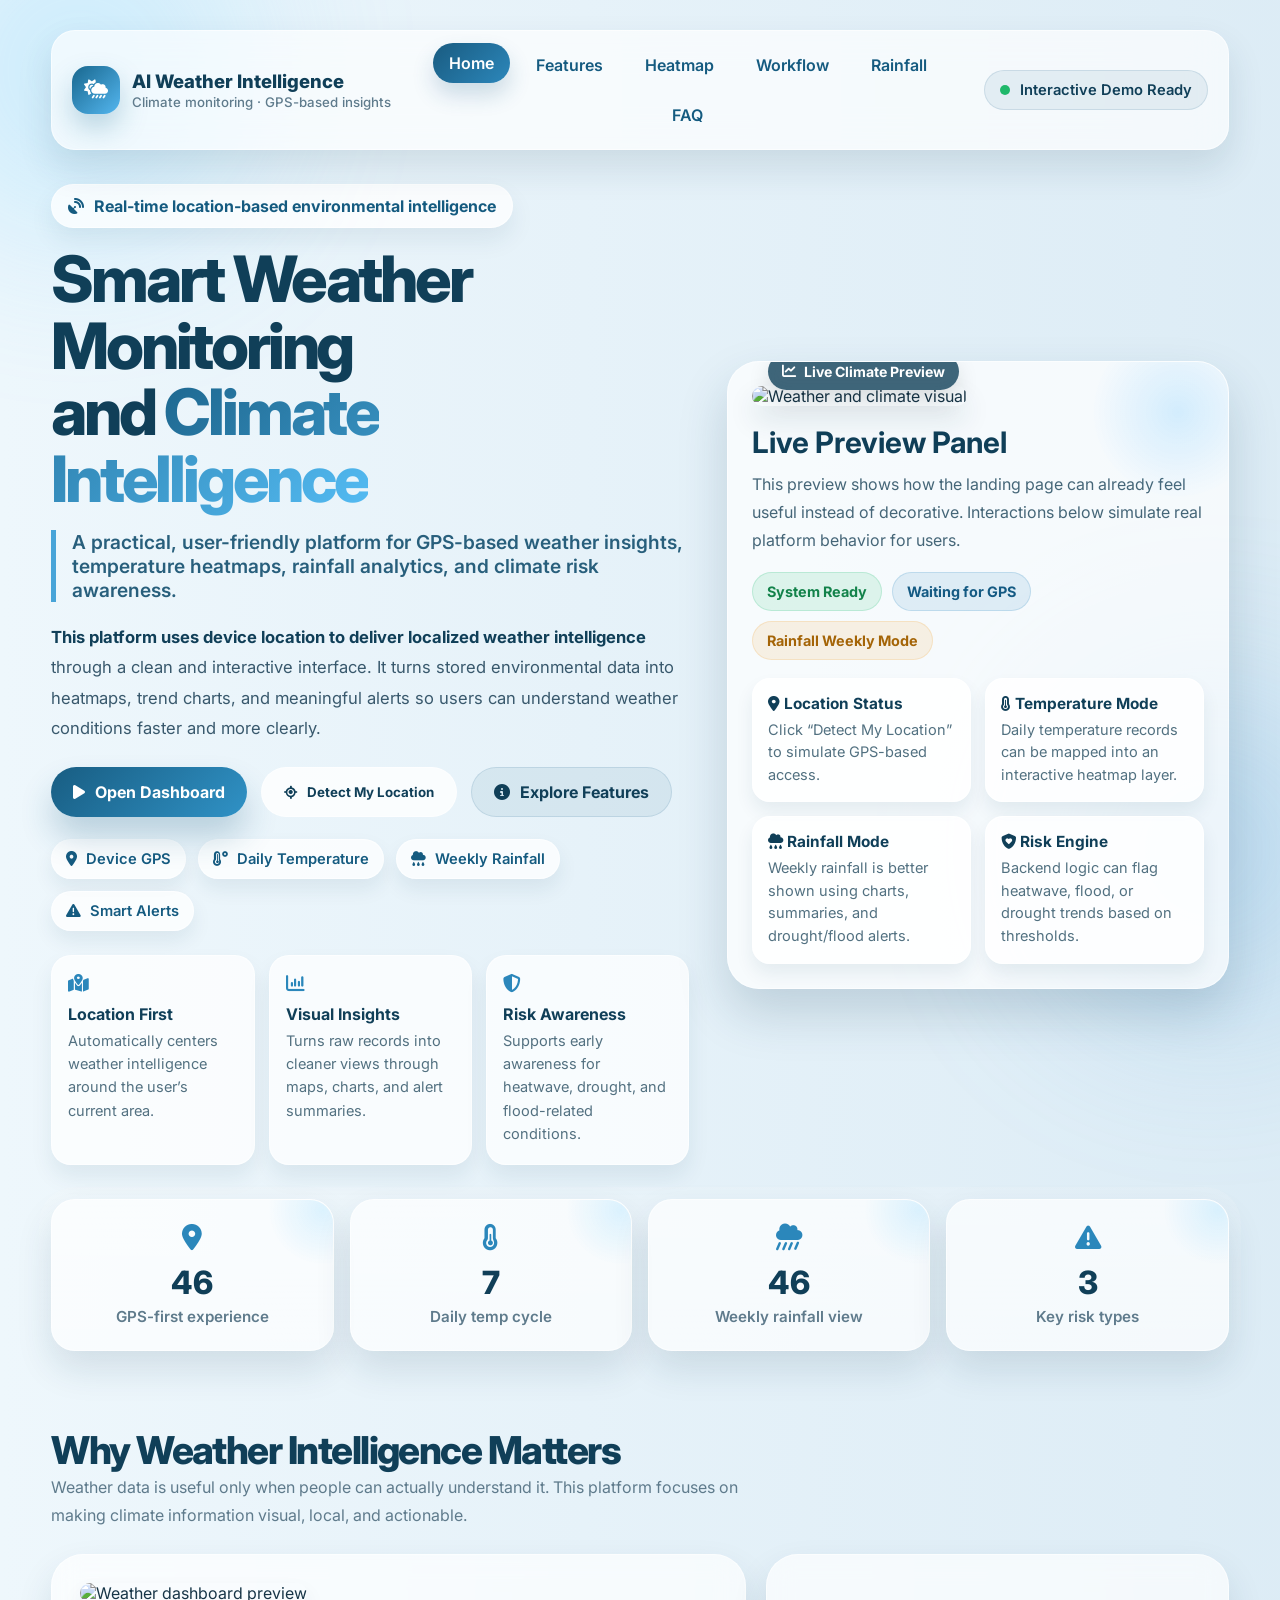
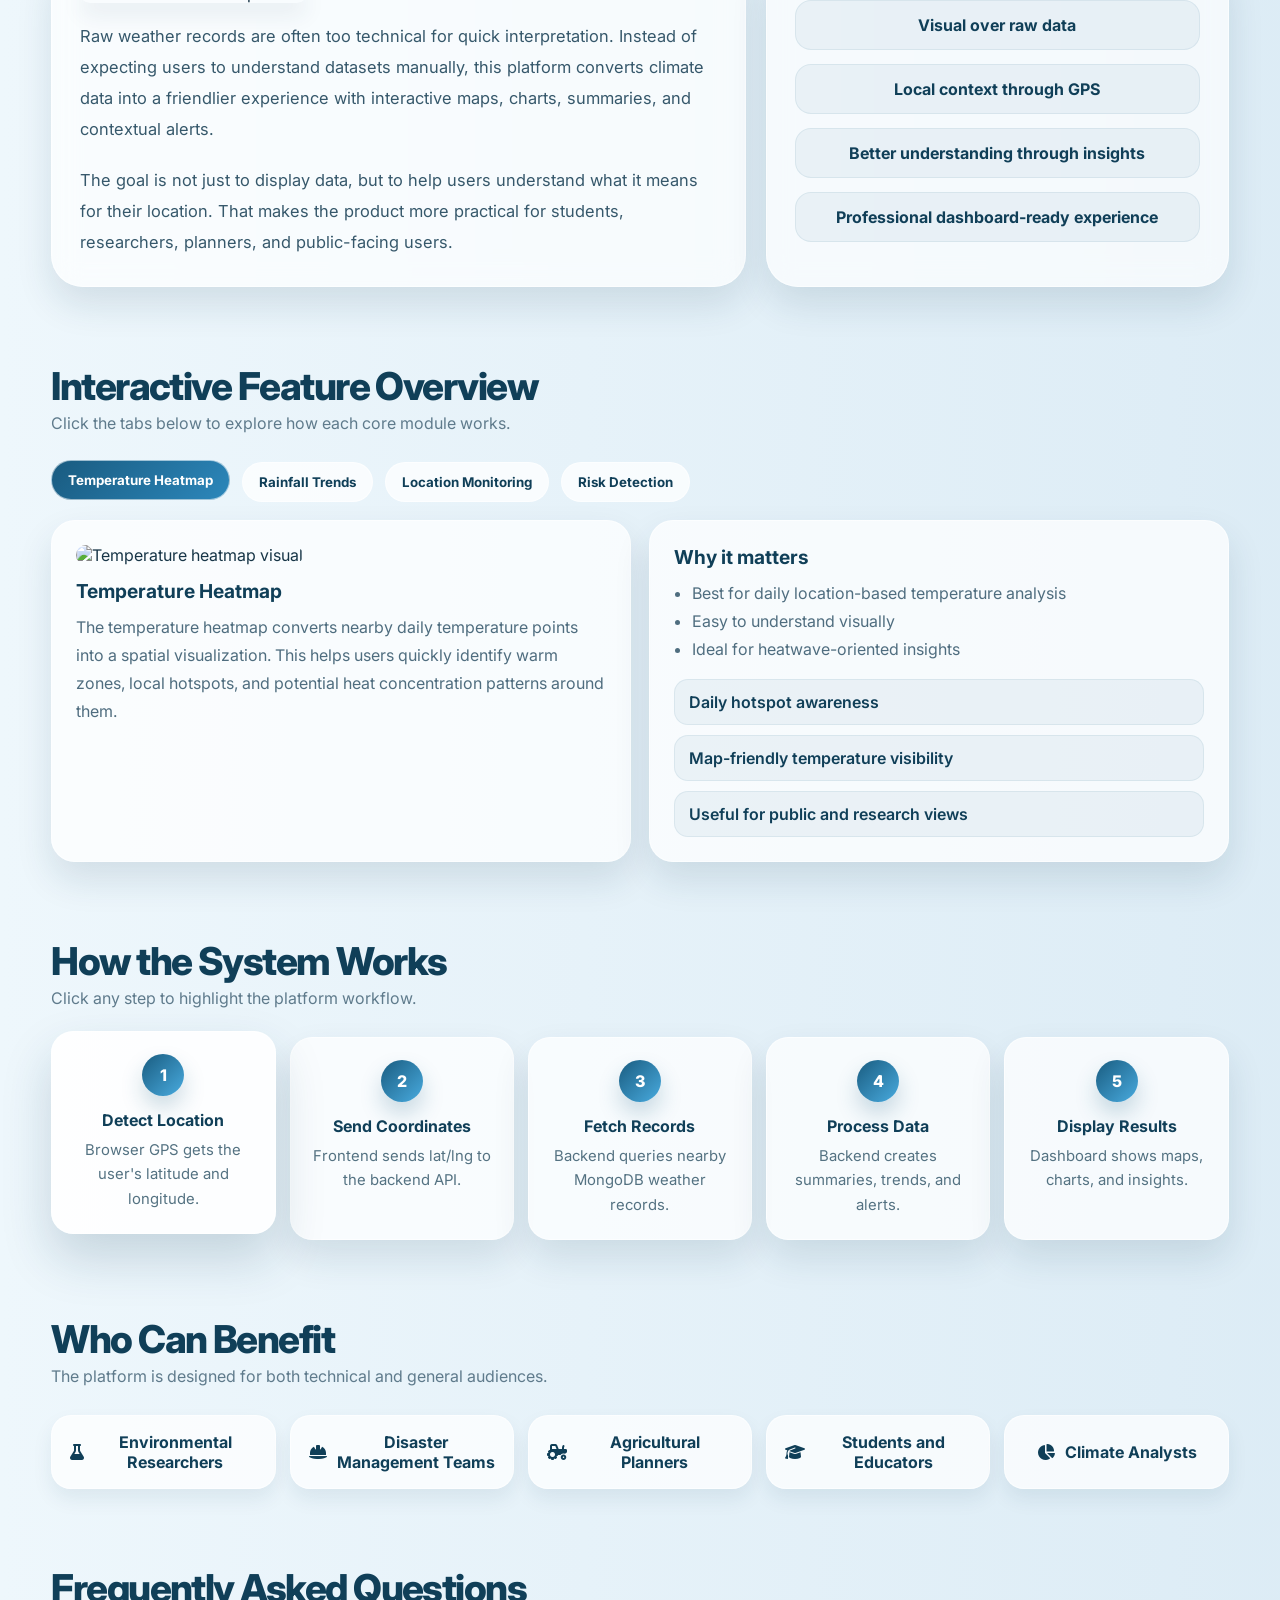
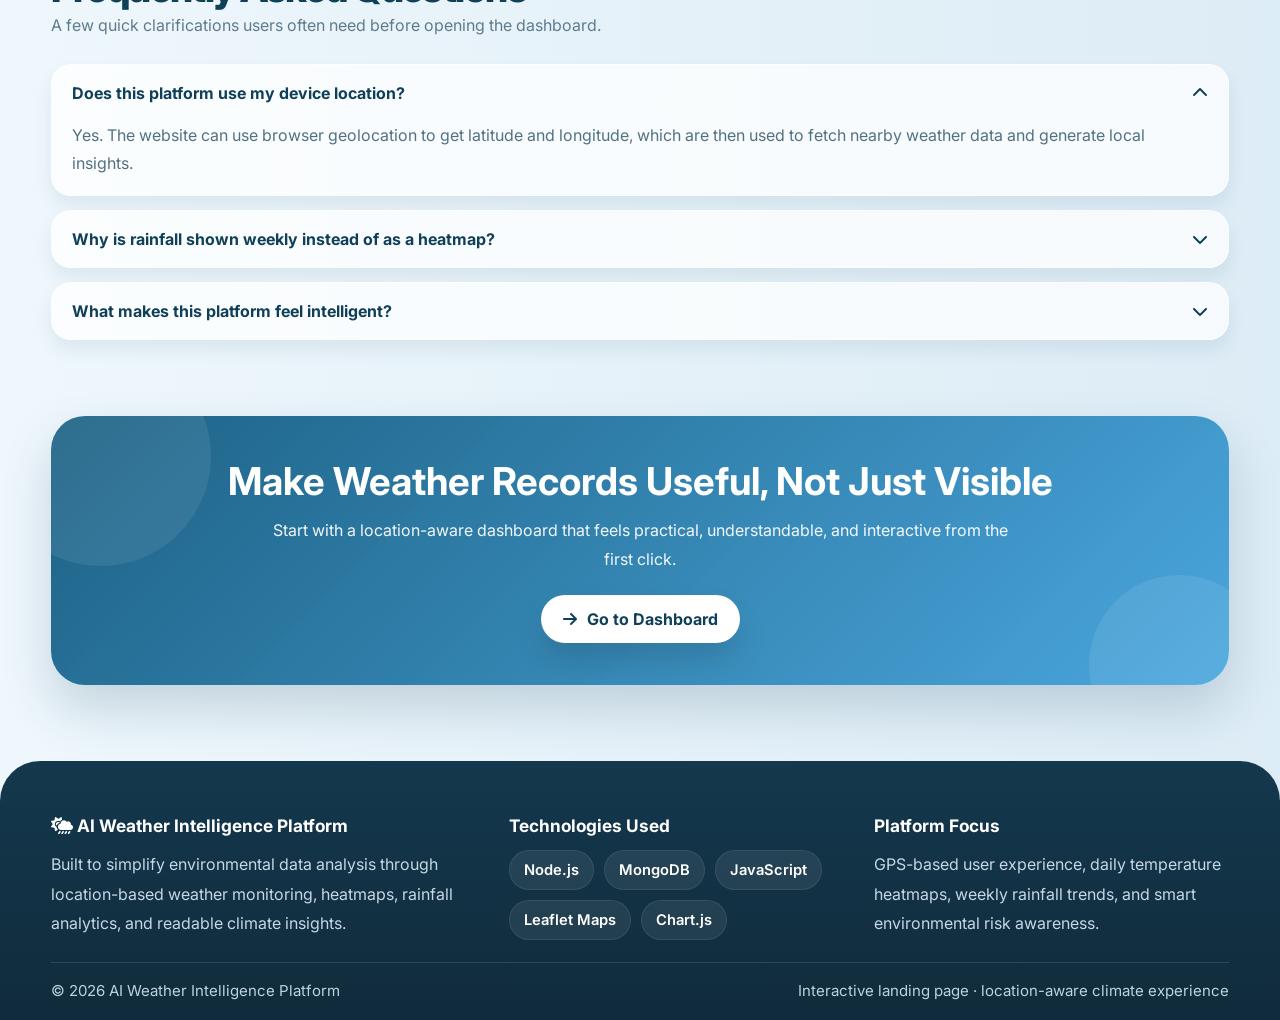
==== index.html @ d25dc598 "Add files via upload" ====
<!DOCTYPE html>
<html lang="en">
<head>
  <meta charset="UTF-8" />
  <meta name="viewport" content="width=device-width, initial-scale=1.0" />
  <title>AI Weather Intelligence · Landing</title>

  <link rel="preconnect" href="https://fonts.googleapis.com" />
  <link rel="preconnect" href="https://fonts.gstatic.com" crossorigin />
  <link
    href="https://fonts.googleapis.com/css2?family=Inter:wght@400;500;600;700;800&display=swap"
    rel="stylesheet"
  />
  <link
    rel="stylesheet"
    href="https://cdnjs.cloudflare.com/ajax/libs/font-awesome/6.5.2/css/all.min.css"
  />
    <link rel="stylesheet" href="index.css" />
</head>
<body>
  <div class="progress-bar" id="progressBar"></div>

  <div class="navbar-wrap">
    <nav class="navbar">
      <div class="logo">
        <div class="logo-icon">
          <i class="fas fa-cloud-sun-rain"></i>
        </div>
        <div class="logo-text">
          <h2>AI Weather Intelligence</h2>
          <p>Climate monitoring · GPS-based insights</p>
        </div>
      </div>

      <div class="nav-links">
        <a href="#" class="active">Home</a>
        <a href="#features">Features</a>
        <a href="heatmap.html">Heatmap</a>
        <a href="#how-it-works">Workflow</a>
        <a href="rainfall.html">Rainfall</a>
        <a href="#faq">FAQ</a>
      </div>

      <div class="gps-chip">
        <span class="gps-dot"></span>
        Interactive Demo Ready
      </div>
    </nav>
  </div>

  <main class="container">
    <section class="hero">
      <div class="hero-text">
        <div class="hero-kicker">
          <i class="fas fa-satellite-dish"></i>
          Real-time location-based environmental intelligence
        </div>

        <h1>
          Smart Weather Monitoring
          <br />
          and <span>Climate Intelligence</span>
        </h1>

        <div class="hero-tagline">
          A practical, user-friendly platform for GPS-based weather insights,
          temperature heatmaps, rainfall analytics, and climate risk awareness.
        </div>

        <p class="hero-description">
          <strong>This platform uses device location to deliver localized weather intelligence</strong>
          through a clean and interactive interface. It turns stored environmental data
          into heatmaps, trend charts, and meaningful alerts so users can understand
          weather conditions faster and more clearly.
        </p>

        <div class="hero-actions">
          <a href="dashboard.html" class="btn-primary" id="startBtn">
            <i class="fas fa-play"></i>
            Open Dashboard
          </a>
          <button class="btn-secondary" id="detectLocationBtn">
            <i class="fas fa-location-crosshairs"></i>
            Detect My Location
          </button>
          <a href="#features" class="btn-ghost">
            <i class="fas fa-circle-info"></i>
            Explore Features
          </a>
        </div>

        <div class="hero-badges">
          <span class="hero-badge"><i class="fas fa-location-dot"></i> Device GPS</span>
          <span class="hero-badge"><i class="fas fa-temperature-high"></i> Daily Temperature</span>
          <span class="hero-badge"><i class="fas fa-cloud-rain"></i> Weekly Rainfall</span>
          <span class="hero-badge"><i class="fas fa-triangle-exclamation"></i> Smart Alerts</span>
        </div>

        <div class="hero-mini-strip">
          <div class="mini-strip-card">
            <i class="fas fa-map-location-dot"></i>
            <h4>Location First</h4>
            <p>Automatically centers weather intelligence around the user’s current area.</p>
          </div>
          <div class="mini-strip-card">
            <i class="fas fa-chart-column"></i>
            <h4>Visual Insights</h4>
            <p>Turns raw records into cleaner views through maps, charts, and alert summaries.</p>
          </div>
          <div class="mini-strip-card">
            <i class="fas fa-shield-halved"></i>
            <h4>Risk Awareness</h4>
            <p>Supports early awareness for heatwave, drought, and flood-related conditions.</p>
          </div>
        </div>
      </div>

      <div class="hero-visual">
        <div class="hero-card">
          <div class="hero-image-wrap">
            <img
              class="hero-image"
              src="https://images.unsplash.com/photo-1500375592092-40eb2168fd21?auto=format&fit=crop&w=1200&q=80"
              alt="Weather and climate visual"
            />
            <div class="hero-image-badge">
              <i class="fas fa-chart-line"></i>
              Live Climate Preview
            </div>
          </div>

          <h3>Live Preview Panel</h3>
          <p>
            This preview shows how the landing page can already feel useful instead of
            decorative. Interactions below simulate real platform behavior for users.
          </p>

          <div class="status-panel" id="statusPanel">
            <span class="status-pill pill-ok">System Ready</span>
            <span class="status-pill pill-info">Waiting for GPS</span>
            <span class="status-pill pill-warn">Rainfall Weekly Mode</span>
          </div>

          <div class="preview-grid">
            <div class="preview-box">
              <h4><i class="fas fa-location-dot"></i> Location Status</h4>
              <p id="locationStatus">Click “Detect My Location” to simulate GPS-based access.</p>
            </div>
            <div class="preview-box">
              <h4><i class="fas fa-temperature-three-quarters"></i> Temperature Mode</h4>
              <p>Daily temperature records can be mapped into an interactive heatmap layer.</p>
            </div>
            <div class="preview-box">
              <h4><i class="fas fa-cloud-rain"></i> Rainfall Mode</h4>
              <p>Weekly rainfall is better shown using charts, summaries, and drought/flood alerts.</p>
            </div>
            <div class="preview-box">
              <h4><i class="fas fa-shield-heart"></i> Risk Engine</h4>
              <p>Backend logic can flag heatwave, flood, or drought trends based on thresholds.</p>
            </div>
          </div>
        </div>
      </div>
    </section>

    <section class="section reveal slide-up section-soft-bg">
      <div class="stats-grid">
        <div class="stat-card">
          <i class="fas fa-location-dot"></i>
          <h3 class="counter" data-target="100">0</h3>
          <p>GPS-first experience</p>
        </div>
        <div class="stat-card">
          <i class="fas fa-temperature-half"></i>
          <h3 class="counter" data-target="7">0</h3>
          <p>Daily temp cycle</p>
        </div>
        <div class="stat-card">
          <i class="fas fa-cloud-showers-heavy"></i>
          <h3 class="counter" data-target="52">0</h3>
          <p>Weekly rainfall view</p>
        </div>
        <div class="stat-card">
          <i class="fas fa-triangle-exclamation"></i>
          <h3 class="counter" data-target="3">0</h3>
          <p>Key risk types</p>
        </div>
      </div>
    </section>

    <section class="section reveal slide-left">
      <div class="section-header">
        <div>
          <h2 class="section-title">Why Weather Intelligence Matters</h2>
          <p class="section-subtitle">
            Weather data is useful only when people can actually understand it.
            This platform focuses on making climate information visual, local, and actionable.
          </p>
        </div>
      </div>

      <div class="why-grid">
        <div class="glass-card">
          <img
            class="why-image"
            src="https://images.unsplash.com/photo-1498925008800-019c7d59d903?auto=format&fit=crop&w=1200&q=80"
            alt="Weather dashboard preview"
          />
          <p>
            Raw weather records are often too technical for quick interpretation.
            Instead of expecting users to understand datasets manually, this platform
            converts climate data into a friendlier experience with interactive maps,
            charts, summaries, and contextual alerts.
          </p>
          <br />
          <p>
            The goal is not just to display data, but to help users understand what
            it means for their location. That makes the product more practical for
            students, researchers, planners, and public-facing users.
          </p>
        </div>

        <div class="glass-card why-side">
          <div class="why-pill">Visual over raw data</div>
          <div class="why-pill">Local context through GPS</div>
          <div class="why-pill">Better understanding through insights</div>
          <div class="why-pill">Professional dashboard-ready experience</div>
        </div>
      </div>
    </section>

    <section class="section reveal slide-up" id="features">
      <div class="section-header">
        <div>
          <h2 class="section-title">Interactive Feature Overview</h2>
          <p class="section-subtitle">
            Click the tabs below to explore how each core module works.
          </p>
        </div>
      </div>

      <div class="feature-tabs">
        <button class="feature-tab active" data-target="tab1">Temperature Heatmap</button>
        <button class="feature-tab" data-target="tab2">Rainfall Trends</button>
        <button class="feature-tab" data-target="tab3">Location Monitoring</button>
        <button class="feature-tab" data-target="tab4">Risk Detection</button>
      </div>

      <div class="feature-panel active" id="tab1">
        <div class="feature-large">
          <img
            class="feature-img"
            src="https://images.unsplash.com/photo-1473448912268-2022ce9509d8?auto=format&fit=crop&w=1200&q=80"
            alt="Temperature heatmap visual"
          />
          <h3>Temperature Heatmap</h3>
          <p>
            The temperature heatmap converts nearby daily temperature points into a
            spatial visualization. This helps users quickly identify warm zones,
            local hotspots, and potential heat concentration patterns around them.
          </p>
        </div>
        <div class="feature-side">
          <h3>Why it matters</h3>
          <ul>
            <li>Best for daily location-based temperature analysis</li>
            <li>Easy to understand visually</li>
            <li>Ideal for heatwave-oriented insights</li>
          </ul>

          <div class="feature-mini-grid">
            <div class="feature-mini-card">Daily hotspot awareness</div>
            <div class="feature-mini-card">Map-friendly temperature visibility</div>
            <div class="feature-mini-card">Useful for public and research views</div>
          </div>
        </div>
      </div>

      <div class="feature-panel" id="tab2">
        <div class="feature-large">
          <img
            class="feature-img"
            src="https://images.unsplash.com/photo-1501691223387-dd0500403074?auto=format&fit=crop&w=1200&q=80"
            alt="Rainfall trend visual"
          />
          <h3>Rainfall Trend Analysis</h3>
          <p>
            Rainfall is better understood through weekly trends rather than heatmaps.
            This module focuses on rainfall charts, pattern summaries, and risk alerts
            for drought or excess precipitation.
          </p>
        </div>
        <div class="feature-side">
          <h3>Why it matters</h3>
          <ul>
            <li>Clear weekly analysis</li>
            <li>Helps identify low and high precipitation periods</li>
            <li>Supports drought and flood awareness</li>
          </ul>

          <div class="feature-mini-grid">
            <div class="feature-mini-card">Weekly trend-based interpretation</div>
            <div class="feature-mini-card">Better than forcing rain into heatmaps</div>
            <div class="feature-mini-card">Cleaner environmental storytelling</div>
          </div>
        </div>
      </div>

      <div class="feature-panel" id="tab3">
        <div class="feature-large">
          <img
            class="feature-img"
            src="https://images.unsplash.com/photo-1524661135-423995f22d0b?auto=format&fit=crop&w=1200&q=80"
            alt="Location monitoring visual"
          />
          <h3>Location-Based Monitoring</h3>
          <p>
            The platform detects the user's device location and uses those coordinates
            to fetch and process nearby weather records. This makes the experience
            more personal and more relevant to the user's current area.
          </p>
        </div>
        <div class="feature-side">
          <h3>Why it matters</h3>
          <ul>
            <li>No manual location input needed</li>
            <li>Improves relevance of results</li>
            <li>Makes the product more user-friendly</li>
          </ul>

          <div class="feature-mini-grid">
            <div class="feature-mini-card">Personalized climate context</div>
            <div class="feature-mini-card">Immediate local relevance</div>
            <div class="feature-mini-card">Smooth user flow into dashboard</div>
          </div>
        </div>
      </div>

      <div class="feature-panel" id="tab4">
        <div class="feature-large">
          <img
            class="feature-img"
            src="https://images.unsplash.com/photo-1500530855697-b586d89ba3ee?auto=format&fit=crop&w=1200&q=80"
            alt="Risk detection visual"
          />
          <h3>Climate Risk Detection</h3>
          <p>
            The system evaluates processed temperature and rainfall patterns to produce
            easy-to-understand alerts such as heatwave warnings, drought indicators,
            and flood-risk notifications.
          </p>
        </div>
        <div class="feature-side">
          <h3>Why it matters</h3>
          <ul>
            <li>Turns analysis into action</li>
            <li>Useful for awareness and response planning</li>
            <li>Makes the dashboard feel intelligent</li>
          </ul>

          <div class="feature-mini-grid">
            <div class="feature-mini-card">Heatwave warnings</div>
            <div class="feature-mini-card">Flood-risk visibility</div>
            <div class="feature-mini-card">Drought alert support</div>
          </div>
        </div>
      </div>
    </section>

    <section class="section reveal slide-right" id="how-it-works">
      <div class="section-header">
        <div>
          <h2 class="section-title">How the System Works</h2>
          <p class="section-subtitle">
            Click any step to highlight the platform workflow.
          </p>
        </div>
      </div>

      <div class="how-grid" id="workflowGrid">
        <div class="step-card active">
          <div class="step-num">1</div>
          <h4>Detect Location</h4>
          <p>Browser GPS gets the user's latitude and longitude.</p>
        </div>
        <div class="step-card">
          <div class="step-num">2</div>
          <h4>Send Coordinates</h4>
          <p>Frontend sends lat/lng to the backend API.</p>
        </div>
        <div class="step-card">
          <div class="step-num">3</div>
          <h4>Fetch Records</h4>
          <p>Backend queries nearby MongoDB weather records.</p>
        </div>
        <div class="step-card">
          <div class="step-num">4</div>
          <h4>Process Data</h4>
          <p>Backend creates summaries, trends, and alerts.</p>
        </div>
        <div class="step-card">
          <div class="step-num">5</div>
          <h4>Display Results</h4>
          <p>Dashboard shows maps, charts, and insights.</p>
        </div>
      </div>
    </section>

    <section class="section reveal slide-up">
      <div class="section-header">
        <div>
          <h2 class="section-title">Who Can Benefit</h2>
          <p class="section-subtitle">
            The platform is designed for both technical and general audiences.
          </p>
        </div>
      </div>

      <div class="users-wrap">
        <div class="user-chip"><i class="fas fa-flask"></i> Environmental Researchers</div>
        <div class="user-chip"><i class="fas fa-helmet-safety"></i> Disaster Management Teams</div>
        <div class="user-chip"><i class="fas fa-tractor"></i> Agricultural Planners</div>
        <div class="user-chip"><i class="fas fa-graduation-cap"></i> Students and Educators</div>
        <div class="user-chip"><i class="fas fa-chart-pie"></i> Climate Analysts</div>
      </div>
    </section>

    <section class="section reveal slide-up" id="faq">
      <div class="section-header">
        <div>
          <h2 class="section-title">Frequently Asked Questions</h2>
          <p class="section-subtitle">
            A few quick clarifications users often need before opening the dashboard.
          </p>
        </div>
      </div>

      <div class="faq-list">
        <div class="faq-item active">
          <button class="faq-question">
            Does this platform use my device location?
            <i class="fas fa-chevron-down"></i>
          </button>
          <div class="faq-answer">
            Yes. The website can use browser geolocation to get latitude and longitude,
            which are then used to fetch nearby weather data and generate local insights.
          </div>
        </div>

        <div class="faq-item">
          <button class="faq-question">
            Why is rainfall shown weekly instead of as a heatmap?
            <i class="fas fa-chevron-down"></i>
          </button>
          <div class="faq-answer">
            Rainfall is collected weekly in your workflow, so charts and weekly summaries
            are more accurate and easier to understand than forcing it into a daily heatmap.
          </div>
        </div>

        <div class="faq-item">
          <button class="faq-question">
            What makes this platform feel intelligent?
            <i class="fas fa-chevron-down"></i>
          </button>
          <div class="faq-answer">
            The platform does more than display records. It processes data into summaries,
            patterns, and risk alerts such as heatwave, flood, and drought indicators.
          </div>
        </div>
      </div>
    </section>

    <section class="section reveal slide-up">
      <div class="cta">
        <h2>Make Weather Records Useful, Not Just Visible</h2>
        <p>
          Start with a location-aware dashboard that feels practical, understandable,
          and interactive from the first click.
        </p>
        <a href="dashboard.html" class="btn-primary" id="ctaBtn">
          <i class="fas fa-arrow-right"></i>
          Go to Dashboard
        </a>
      </div>
    </section>
  </main>

  <footer class="footer">
    <div class="footer-grid">
      <div>
        <h4><i class="fas fa-cloud-sun-rain"></i> AI Weather Intelligence Platform</h4>
        <p>
          Built to simplify environmental data analysis through location-based weather
          monitoring, heatmaps, rainfall analytics, and readable climate insights.
        </p>
      </div>

      <div>
        <h4>Technologies Used</h4>
        <div class="tech-list">
          <span class="tech-pill">Node.js</span>
          <span class="tech-pill">MongoDB</span>
          <span class="tech-pill">JavaScript</span>
          <span class="tech-pill">Leaflet Maps</span>
          <span class="tech-pill">Chart.js</span>
        </div>
      </div>

      <div>
        <h4>Platform Focus</h4>
        <p>
          GPS-based user experience, daily temperature heatmaps, weekly rainfall
          trends, and smart environmental risk awareness.
        </p>
      </div>
    </div>

    <div class="footer-bottom">
      <span>© 2026 AI Weather Intelligence Platform</span>
      <span>Interactive landing page · location-aware climate experience</span>
    </div>
  </footer>

  <script src="index.js"></script>
</body>
</html>
---- index.css ----
:root {
      --bg1: #eef7fc;
      --bg2: #dcecf7;
      --bg3: #cbe1ef;
      --primary: #155b80;
      --primary-dark: #103f58;
      --secondary: #2b87bb;
      --accent: #55c4ff;
      --text: #173547;
      --muted: #5f7b8c;
      --white-glass: rgba(255, 255, 255, 0.72);
      --white-strong: rgba(255, 255, 255, 0.92);
      --border: rgba(255, 255, 255, 0.56);
      --shadow: 0 18px 36px rgba(17, 60, 86, 0.12);
      --shadow-strong: 0 24px 50px rgba(17, 60, 86, 0.18);
      --success: #1fb86a;
      --warning: #ef9b28;
      --danger: #df5d5d;
      --radius-xl: 32px;
      --radius-lg: 24px;
      --radius-md: 18px;
      --max-width: 1320px;
    }

    * {
      margin: 0;
      padding: 0;
      box-sizing: border-box;
      font-family: "Inter", sans-serif;
    }

    html {
      scroll-behavior: smooth;
    }

    body {
      color: var(--text);
      overflow-x: hidden;
      min-height: 100vh;
      background: linear-gradient(270deg, var(--bg1), var(--bg2), var(--bg3), var(--bg1));
      background-size: 600% 600%;
      animation: gradientMove 18s ease infinite;
      position: relative;
    }

    @keyframes gradientMove {
      0% { background-position: 0% 50%; }
      50% { background-position: 100% 50%; }
      100% { background-position: 0% 50%; }
    }

    body::before,
    body::after {
      content: "";
      position: fixed;
      width: 340px;
      height: 340px;
      border-radius: 50%;
      filter: blur(90px);
      z-index: -1;
      opacity: 0.28;
      pointer-events: none;
    }

    body::before {
      top: -100px;
      left: -90px;
      background: #74d1ff;
      animation: blobFloat 12s ease-in-out infinite;
    }

    body::after {
      bottom: -120px;
      right: -100px;
      background: #6aaedf;
      animation: blobFloat 14s ease-in-out infinite reverse;
    }

    @keyframes blobFloat {
      0%, 100% { transform: translate(0, 0) scale(1); }
      50% { transform: translate(25px, -20px) scale(1.07); }
    }

    .progress-bar {
      position: fixed;
      top: 0;
      left: 0;
      width: 0;
      height: 4px;
      background: linear-gradient(90deg, #2b84b6, #5ed0ff);
      z-index: 9999;
      box-shadow: 0 4px 16px rgba(43, 132, 182, 0.35);
    }

    .container {
      width: min(var(--max-width), 92%);
      margin: 0 auto;
    }

    .navbar-wrap {
      position: sticky;
      top: 14px;
      z-index: 1000;
      padding-top: 16px;
    }

    .navbar {
      width: min(var(--max-width), 92%);
      margin: 0 auto;
      display: flex;
      align-items: center;
      justify-content: space-between;
      gap: 16px;
      padding: 14px 20px;
      border-radius: 24px;
      background: rgba(255,255,255,0.66);
      backdrop-filter: blur(18px);
      -webkit-backdrop-filter: blur(18px);
      border: 1px solid var(--border);
      box-shadow: var(--shadow);
    }

    .logo {
      display: flex;
      align-items: center;
      gap: 12px;
      min-width: fit-content;
    }

    .logo-icon {
      width: 48px;
      height: 48px;
      border-radius: 16px;
      display: grid;
      place-items: center;
      background: linear-gradient(135deg, #18678e, #54b6ef);
      color: #fff;
      font-size: 1.2rem;
      box-shadow: 0 14px 28px rgba(24, 103, 142, 0.26);
      animation: pulse 2.8s infinite;
      flex-shrink: 0;
    }

    @keyframes pulse {
      0%, 100% { transform: scale(1); }
      50% { transform: scale(1.06); }
    }

    .logo-text h2 {
      font-size: 1.16rem;
      font-weight: 800;
      color: var(--primary-dark);
    }

    .logo-text p {
      font-size: 0.83rem;
      color: var(--muted);
      margin-top: 2px;
      font-weight: 500;
    }

    .nav-links {
      display: flex;
      align-items: center;
      gap: 10px;
      flex-wrap: wrap;
      justify-content: center;
    }

    .nav-links a {
      text-decoration: none;
      color: var(--primary);
      font-weight: 600;
      padding: 10px 16px;
      border-radius: 999px;
      transition: 0.25s ease;
    }

    .nav-links a:hover,
    .nav-links a.active {
      background: linear-gradient(135deg, #195b80, #2c87bb);
      color: #fff;
      transform: translateY(-2px);
      box-shadow: 0 12px 22px rgba(25, 91, 128, 0.2);
    }

    .gps-chip {
      display: inline-flex;
      align-items: center;
      gap: 10px;
      padding: 10px 15px;
      border-radius: 999px;
      background: rgba(21, 91, 128, 0.08);
      border: 1px solid rgba(21, 91, 128, 0.12);
      color: var(--primary-dark);
      font-size: 0.92rem;
      font-weight: 600;
      min-width: fit-content;
    }

    .gps-dot {
      width: 10px;
      height: 10px;
      border-radius: 50%;
      background: var(--success);
      box-shadow: 0 0 0 0 rgba(31, 184, 106, 0.4);
      animation: ping 1.8s infinite;
    }

    @keyframes ping {
      0% { box-shadow: 0 0 0 0 rgba(31, 184, 106, 0.4); }
      70% { box-shadow: 0 0 0 12px rgba(31, 184, 106, 0); }
      100% { box-shadow: 0 0 0 0 rgba(31, 184, 106, 0); }
    }

    .hero {
      min-height: calc(100vh - 110px);
      display: grid;
      grid-template-columns: 1.12fr 0.88fr;
      gap: 38px;
      align-items: center;
      padding: 48px 0 34px;
      position: relative;
    }

    .hero-text,
    .hero-visual {
      opacity: 0;
      transform: translateY(28px);
      animation: heroEntry 0.85s ease forwards;
    }

    .hero-visual {
      animation-delay: 0.12s;
    }

    @keyframes heroEntry {
      to {
        opacity: 1;
        transform: translateY(0);
      }
    }

    .hero-kicker {
      display: inline-flex;
      align-items: center;
      gap: 10px;
      padding: 11px 16px;
      border-radius: 999px;
      background: rgba(255,255,255,0.76);
      border: 1px solid var(--border);
      color: var(--primary);
      font-weight: 700;
      box-shadow: 0 12px 24px rgba(17, 60, 86, 0.08);
      margin-bottom: 18px;
    }

    .hero-text h1 {
      font-size: clamp(2.55rem, 5vw, 4.5rem);
      line-height: 1.04;
      letter-spacing: -0.05em;
      font-weight: 800;
      color: var(--primary-dark);
      margin-bottom: 18px;
    }

    .hero-text h1 span {
      background: linear-gradient(135deg, #1d678f, #54bcf4);
      -webkit-background-clip: text;
      -webkit-text-fill-color: transparent;
    }

    .hero-tagline {
      font-size: clamp(1rem, 1.8vw, 1.2rem);
      color: #285f7c;
      font-weight: 600;
      border-left: 5px solid #48a4d8;
      padding-left: 16px;
      margin-bottom: 20px;
      max-width: 760px;
    }

    .hero-description {
      color: #39596d;
      font-size: 1.04rem;
      line-height: 1.82;
      max-width: 690px;
      margin-bottom: 24px;
    }

    .hero-description strong {
      color: var(--primary-dark);
    }

    .hero-actions {
      display: flex;
      flex-wrap: wrap;
      gap: 14px;
      margin-bottom: 22px;
    }

    .btn-primary,
    .btn-secondary,
    .btn-ghost {
      border: none;
      outline: none;
      cursor: pointer;
      text-decoration: none;
      border-radius: 999px;
      padding: 14px 22px;
      display: inline-flex;
      align-items: center;
      gap: 10px;
      font-weight: 700;
      transition: 0.25s ease;
      position: relative;
      overflow: hidden;
      justify-content: center;
    }

    .btn-primary {
      background: linear-gradient(135deg, #185d82, #3092c6);
      color: white;
      box-shadow: 0 20px 32px rgba(24, 93, 130, 0.24);
    }

    .btn-primary:hover {
      transform: translateY(-3px) scale(1.01);
      box-shadow: 0 26px 40px rgba(24, 93, 130, 0.32);
    }

    .btn-secondary {
      background: rgba(255,255,255,0.78);
      color: var(--primary-dark);
      border: 1px solid var(--border);
    }

    .btn-secondary:hover,
    .btn-ghost:hover {
      transform: translateY(-2px);
      background: rgba(255,255,255,0.94);
    }

    .btn-ghost {
      background: rgba(21, 91, 128, 0.08);
      color: var(--primary-dark);
      border: 1px solid rgba(21, 91, 128, 0.12);
    }

    .hero-badges {
      display: flex;
      flex-wrap: wrap;
      gap: 12px;
      margin-bottom: 24px;
    }

    .hero-badge {
      display: inline-flex;
      align-items: center;
      gap: 9px;
      padding: 10px 14px;
      border-radius: 999px;
      background: rgba(255,255,255,0.74);
      border: 1px solid var(--border);
      color: var(--primary);
      font-size: 0.92rem;
      font-weight: 600;
      box-shadow: 0 10px 20px rgba(17, 60, 86, 0.08);
    }

    .hero-mini-strip {
      display: grid;
      grid-template-columns: repeat(3, 1fr);
      gap: 14px;
      max-width: 760px;
    }

    .mini-strip-card {
      border-radius: 20px;
      background: rgba(255,255,255,0.72);
      border: 1px solid var(--border);
      box-shadow: 0 12px 22px rgba(17, 60, 86, 0.08);
      padding: 18px 16px;
      transition: 0.25s ease;
    }

    .mini-strip-card:hover {
      transform: translateY(-4px);
      box-shadow: 0 18px 28px rgba(17, 60, 86, 0.14);
    }

    .mini-strip-card i {
      color: var(--secondary);
      font-size: 1.15rem;
      margin-bottom: 10px;
      display: inline-block;
    }

    .mini-strip-card h4 {
      color: var(--primary-dark);
      font-size: 1rem;
      margin-bottom: 6px;
    }

    .mini-strip-card p {
      color: #537181;
      font-size: 0.91rem;
      line-height: 1.6;
    }

    .hero-card {
      border-radius: var(--radius-xl);
      background: rgba(255,255,255,0.70);
      border: 1px solid var(--border);
      box-shadow: var(--shadow-strong);
      backdrop-filter: blur(16px);
      -webkit-backdrop-filter: blur(16px);
      padding: 24px;
      position: relative;
      overflow: hidden;
    }

    .hero-card::before {
      content: "";
      position: absolute;
      top: -40px;
      right: -40px;
      width: 180px;
      height: 180px;
      border-radius: 50%;
      background: radial-gradient(circle, rgba(89, 188, 255, 0.22), transparent 68%);
    }

    .hero-image-wrap {
      position: relative;
      margin-bottom: 18px;
    }

    .hero-image {
      width: 100%;
      height: 280px;
      object-fit: cover;
      border-radius: 24px;
      box-shadow: 0 14px 28px rgba(17, 60, 86, 0.12);
    }

    .hero-image-badge {
      position: absolute;
      left: 16px;
      bottom: 16px;
      display: inline-flex;
      align-items: center;
      gap: 8px;
      padding: 10px 14px;
      border-radius: 999px;
      background: rgba(16, 63, 88, 0.80);
      color: white;
      font-size: 0.88rem;
      font-weight: 700;
      backdrop-filter: blur(10px);
      box-shadow: 0 10px 22px rgba(0,0,0,0.12);
    }

    .hero-card h3 {
      font-size: 1.85rem;
      color: var(--primary-dark);
      margin-bottom: 10px;
    }

    .hero-card > p {
      color: #456678;
      line-height: 1.75;
      margin-bottom: 18px;
    }

    .preview-grid {
      display: grid;
      grid-template-columns: repeat(2, 1fr);
      gap: 14px;
      margin-top: 18px;
    }

    .preview-box {
      border-radius: 18px;
      background: rgba(255,255,255,0.84);
      border: 1px solid rgba(255,255,255,0.92);
      box-shadow: 0 10px 18px rgba(17, 60, 86, 0.08);
      padding: 15px;
      transition: 0.25s ease;
    }

    .preview-box:hover {
      transform: translateY(-4px);
    }

    .preview-box h4 {
      font-size: 0.96rem;
      color: var(--primary-dark);
      margin-bottom: 6px;
    }

    .preview-box p {
      font-size: 0.91rem;
      color: #527181;
      line-height: 1.55;
    }

    .status-panel {
      margin-top: 18px;
      display: flex;
      flex-wrap: wrap;
      gap: 10px;
    }

    .status-pill {
      padding: 10px 14px;
      border-radius: 999px;
      font-weight: 700;
      font-size: 0.9rem;
      border: 1px solid transparent;
      transition: 0.25s ease;
    }

    .pill-ok {
      background: rgba(31, 184, 106, 0.12);
      color: #12824a;
      border-color: rgba(31, 184, 106, 0.18);
    }

    .pill-warn {
      background: rgba(239, 155, 40, 0.12);
      color: #a46407;
      border-color: rgba(239, 155, 40, 0.18);
    }

    .pill-info {
      background: rgba(43, 135, 187, 0.12);
      color: #145a83;
      border-color: rgba(43, 135, 187, 0.18);
    }

    .section {
      margin-bottom: 76px;
      position: relative;
    }

    .section-soft-bg {
      position: relative;
    }

    .section-soft-bg::before {
      content: "";
      position: absolute;
      inset: -12px;
      z-index: -1;
      border-radius: 36px;
      background: linear-gradient(180deg, rgba(255,255,255,0.18), rgba(255,255,255,0.04));
      opacity: 0.8;
    }

    .section-header {
      display: flex;
      justify-content: space-between;
      align-items: end;
      gap: 18px;
      flex-wrap: wrap;
      margin-bottom: 24px;
    }

    .section-title {
      font-size: clamp(1.95rem, 3vw, 2.75rem);
      font-weight: 800;
      color: var(--primary-dark);
      letter-spacing: -0.04em;
    }

    .section-subtitle {
      max-width: 720px;
      color: var(--muted);
      line-height: 1.8;
    }

    .glass-card {
      border-radius: var(--radius-xl);
      background: rgba(255,255,255,0.68);
      border: 1px solid var(--border);
      box-shadow: var(--shadow);
      backdrop-filter: blur(14px);
      -webkit-backdrop-filter: blur(14px);
      padding: 28px;
    }

    .why-grid {
      display: grid;
      grid-template-columns: 1.2fr 0.8fr;
      gap: 20px;
    }

    .why-grid p {
      color: #36586b;
      line-height: 1.88;
      font-size: 1.03rem;
    }

    .why-image {
      width: 100%;
      height: 250px;
      object-fit: cover;
      border-radius: 22px;
      margin-bottom: 18px;
      box-shadow: 0 12px 22px rgba(17, 60, 86, 0.08);
    }

    .why-side {
      display: flex;
      flex-direction: column;
      gap: 14px;
      justify-content: center;
    }

    .why-pill {
      padding: 14px 16px;
      border-radius: 16px;
      background: rgba(21, 91, 128, 0.06);
      color: var(--primary-dark);
      font-weight: 700;
      text-align: center;
      border: 1px solid rgba(21, 91, 128, 0.08);
    }

    .feature-tabs {
      display: flex;
      flex-wrap: wrap;
      gap: 12px;
      margin-bottom: 18px;
    }

    .feature-tab {
      padding: 11px 16px;
      border-radius: 999px;
      border: 1px solid var(--border);
      background: rgba(255,255,255,0.74);
      color: var(--primary-dark);
      font-weight: 700;
      cursor: pointer;
      transition: 0.25s ease;
    }

    .feature-tab.active,
    .feature-tab:hover {
      background: linear-gradient(135deg, #195b80, #2c87bb);
      color: #fff;
      transform: translateY(-2px);
    }

    .feature-panel {
      display: none;
      grid-template-columns: 1fr 1fr;
      gap: 18px;
      align-items: stretch;
    }

    .feature-panel.active {
      display: grid;
    }

    .feature-large,
    .feature-side {
      border-radius: var(--radius-lg);
      background: rgba(255,255,255,0.72);
      border: 1px solid var(--border);
      box-shadow: var(--shadow);
      padding: 24px;
    }

    .feature-img {
      width: 100%;
      height: 230px;
      object-fit: cover;
      border-radius: 20px;
      margin-bottom: 14px;
    }

    .feature-large h3,
    .feature-side h3 {
      color: var(--primary-dark);
      margin-bottom: 10px;
      font-size: 1.2rem;
    }

    .feature-large p,
    .feature-side p,
    .feature-side li {
      color: #4f6d7f;
      line-height: 1.75;
    }

    .feature-side ul {
      padding-left: 18px;
      margin-top: 8px;
      margin-bottom: 16px;
    }

    .feature-mini-grid {
      display: grid;
      gap: 10px;
    }

    .feature-mini-card {
      padding: 12px 14px;
      border-radius: 14px;
      background: rgba(21, 91, 128, 0.06);
      color: var(--primary-dark);
      font-weight: 600;
      border: 1px solid rgba(21, 91, 128, 0.08);
    }

    .how-grid {
      display: grid;
      grid-template-columns: repeat(5, 1fr);
      gap: 14px;
    }

    .step-card {
      border-radius: 22px;
      background: rgba(255,255,255,0.72);
      border: 1px solid var(--border);
      box-shadow: var(--shadow);
      padding: 22px 18px;
      text-align: center;
      transition: 0.25s ease;
      cursor: pointer;
    }

    .step-card:hover,
    .step-card.active {
      transform: translateY(-6px);
      box-shadow: var(--shadow-strong);
      background: rgba(255,255,255,0.9);
    }

    .step-num {
      width: 42px;
      height: 42px;
      margin: 0 auto 14px;
      border-radius: 50%;
      display: grid;
      place-items: center;
      background: linear-gradient(135deg, #195c80, #49abdf);
      color: white;
      font-weight: 800;
      box-shadow: 0 12px 22px rgba(25, 92, 128, 0.22);
    }

    .step-card h4 {
      color: var(--primary-dark);
      margin-bottom: 8px;
      font-size: 1rem;
    }

    .step-card p {
      color: #547282;
      font-size: 0.93rem;
      line-height: 1.65;
    }

    .stats-grid {
      display: grid;
      grid-template-columns: repeat(4, 1fr);
      gap: 16px;
    }

    .stat-card {
      text-align: center;
      border-radius: 24px;
      background: rgba(255,255,255,0.68);
      border: 1px solid var(--border);
      box-shadow: var(--shadow);
      padding: 24px 16px;
      transition: 0.25s ease;
      position: relative;
      overflow: hidden;
    }

    .stat-card::before {
      content: "";
      position: absolute;
      top: -50px;
      right: -50px;
      width: 120px;
      height: 120px;
      border-radius: 50%;
      background: radial-gradient(circle, rgba(85,196,255,0.18), transparent 65%);
    }

    .stat-card:hover {
      transform: translateY(-6px);
      box-shadow: var(--shadow-strong);
    }

    .stat-card i {
      font-size: 1.65rem;
      color: var(--secondary);
      margin-bottom: 12px;
    }

    .stat-card h3 {
      font-size: 2rem;
      font-weight: 800;
      color: var(--primary-dark);
      margin-bottom: 5px;
    }

    .stat-card p {
      color: var(--muted);
      font-weight: 600;
      font-size: 0.95rem;
    }

    .users-wrap {
      display: grid;
      grid-template-columns: repeat(5, 1fr);
      gap: 14px;
    }

    .user-chip {
      display: inline-flex;
      align-items: center;
      justify-content: center;
      gap: 10px;
      padding: 16px 18px;
      border-radius: 20px;
      background: rgba(255,255,255,0.72);
      border: 1px solid var(--border);
      box-shadow: 0 10px 20px rgba(17, 60, 86, 0.08);
      color: var(--primary-dark);
      font-weight: 700;
      transition: 0.25s ease;
      text-align: center;
      min-height: 70px;
    }

    .user-chip:hover {
      transform: translateY(-3px);
      background: rgba(255,255,255,0.95);
    }

    .faq-list {
      display: grid;
      gap: 14px;
    }

    .faq-item {
      border-radius: 20px;
      background: rgba(255,255,255,0.74);
      border: 1px solid var(--border);
      box-shadow: 0 10px 18px rgba(17, 60, 86, 0.08);
      overflow: hidden;
    }

    .faq-question {
      width: 100%;
      border: none;
      background: transparent;
      padding: 18px 20px;
      text-align: left;
      font-size: 1rem;
      font-weight: 700;
      color: var(--primary-dark);
      display: flex;
      justify-content: space-between;
      align-items: center;
      cursor: pointer;
    }

    .faq-answer {
      max-height: 0;
      overflow: hidden;
      transition: max-height 0.3s ease, padding 0.3s ease;
      padding: 0 20px;
      color: #527181;
      line-height: 1.75;
    }

    .faq-item.active .faq-answer {
      max-height: 180px;
      padding: 0 20px 18px;
    }

    .faq-item.active .faq-question i {
      transform: rotate(180deg);
    }

    .faq-question i {
      transition: 0.25s ease;
    }

    .cta {
      border-radius: 34px;
      background: linear-gradient(135deg, rgba(20, 91, 128, 0.96), rgba(63, 161, 219, 0.93));
      box-shadow: var(--shadow-strong);
      padding: 42px 28px;
      text-align: center;
      color: white;
      position: relative;
      overflow: hidden;
    }

    .cta::before,
    .cta::after {
      content: "";
      position: absolute;
      border-radius: 50%;
      background: rgba(255,255,255,0.08);
    }

    .cta::before {
      width: 220px;
      height: 220px;
      top: -70px;
      left: -60px;
    }

    .cta::after {
      width: 180px;
      height: 180px;
      bottom: -70px;
      right: -40px;
    }

    .cta h2 {
      font-size: clamp(2rem, 3vw, 2.8rem);
      margin-bottom: 12px;
      position: relative;
      z-index: 1;
    }

    .cta p {
      max-width: 760px;
      margin: 0 auto 22px;
      line-height: 1.8;
      color: rgba(255,255,255,0.94);
      position: relative;
      z-index: 1;
    }

    .cta .btn-primary {
      position: relative;
      z-index: 1;
      background: white;
      color: var(--primary-dark);
      box-shadow: 0 18px 30px rgba(0,0,0,0.12);
    }

    .footer {
      margin-top: 74px;
      background: linear-gradient(180deg, #14384d, #102b3b);
      color: #d7e6f0;
      border-radius: 40px 40px 0 0;
      padding: 54px 0 20px;
    }

    .footer-grid {
      width: min(var(--max-width), 92%);
      margin: 0 auto;
      display: grid;
      grid-template-columns: 1.15fr 0.9fr 0.95fr;
      gap: 28px;
    }

    .footer h4 {
      color: white;
      margin-bottom: 14px;
      font-size: 1.08rem;
    }

    .footer p {
      line-height: 1.82;
      color: #c5d7e4;
    }

    .tech-list {
      display: flex;
      flex-wrap: wrap;
      gap: 10px;
    }

    .tech-pill {
      padding: 10px 14px;
      border-radius: 999px;
      background: rgba(255,255,255,0.08);
      border: 1px solid rgba(255,255,255,0.08);
      color: white;
      font-weight: 600;
      font-size: 0.92rem;
    }

    .footer-bottom {
      width: min(var(--max-width), 92%);
      margin: 22px auto 0;
      padding-top: 18px;
      border-top: 1px solid rgba(255,255,255,0.12);
      display: flex;
      justify-content: space-between;
      flex-wrap: wrap;
      gap: 14px;
      color: #bcd2df;
      font-size: 0.94rem;
    }

    .reveal {
      opacity: 0;
      transition: all 0.75s ease;
    }

    .slide-up { transform: translateY(36px); }
    .slide-left { transform: translateX(-50px); }
    .slide-right { transform: translateX(50px); }

    .reveal.show {
      opacity: 1;
      transform: translate(0, 0);
    }

    @media (max-width: 1180px) {
      .hero,
      .why-grid,
      .footer-grid,
      .feature-panel {
        grid-template-columns: 1fr;
      }

      .how-grid {
        grid-template-columns: repeat(2, 1fr);
      }

      .stats-grid {
        grid-template-columns: repeat(2, 1fr);
      }

      .users-wrap {
        grid-template-columns: repeat(3, 1fr);
      }

      .hero-mini-strip {
        grid-template-columns: repeat(3, 1fr);
      }
    }

    @media (max-width: 920px) {
      .navbar {
        flex-wrap: wrap;
        justify-content: center;
      }

      .nav-links {
        width: 100%;
        justify-content: center;
      }

      .hero {
        min-height: auto;
        padding-top: 34px;
      }

      .hero-text {
        text-align: center;
      }

      .hero-kicker,
      .hero-actions,
      .hero-badges {
        justify-content: center;
      }

      .hero-tagline,
      .hero-description {
        margin-left: auto;
        margin-right: auto;
        text-align: left;
      }

      .hero-mini-strip {
        max-width: 100%;
      }
    }

    @media (max-width: 640px) {
      .preview-grid,
      .stats-grid,
      .how-grid,
      .users-wrap,
      .hero-mini-strip {
        grid-template-columns: 1fr;
      }

      .hero-actions {
        flex-direction: column;
        align-items: stretch;
      }

      .btn-primary,
      .btn-secondary,
      .btn-ghost {
        width: 100%;
      }

      .footer-grid {
        grid-template-columns: 1fr;
      }

      .section {
        margin-bottom: 56px;
      }

      .hero-image,
      .why-image,
      .feature-img {
        height: 210px;
      }

      .navbar {
        padding: 14px 16px;
      }

      .hero-text h1 {
        font-size: 2.35rem;
      }

      .section-title {
        font-size: 1.8rem;
      }

      .faq-question {
        font-size: 0.96rem;
      }
    }
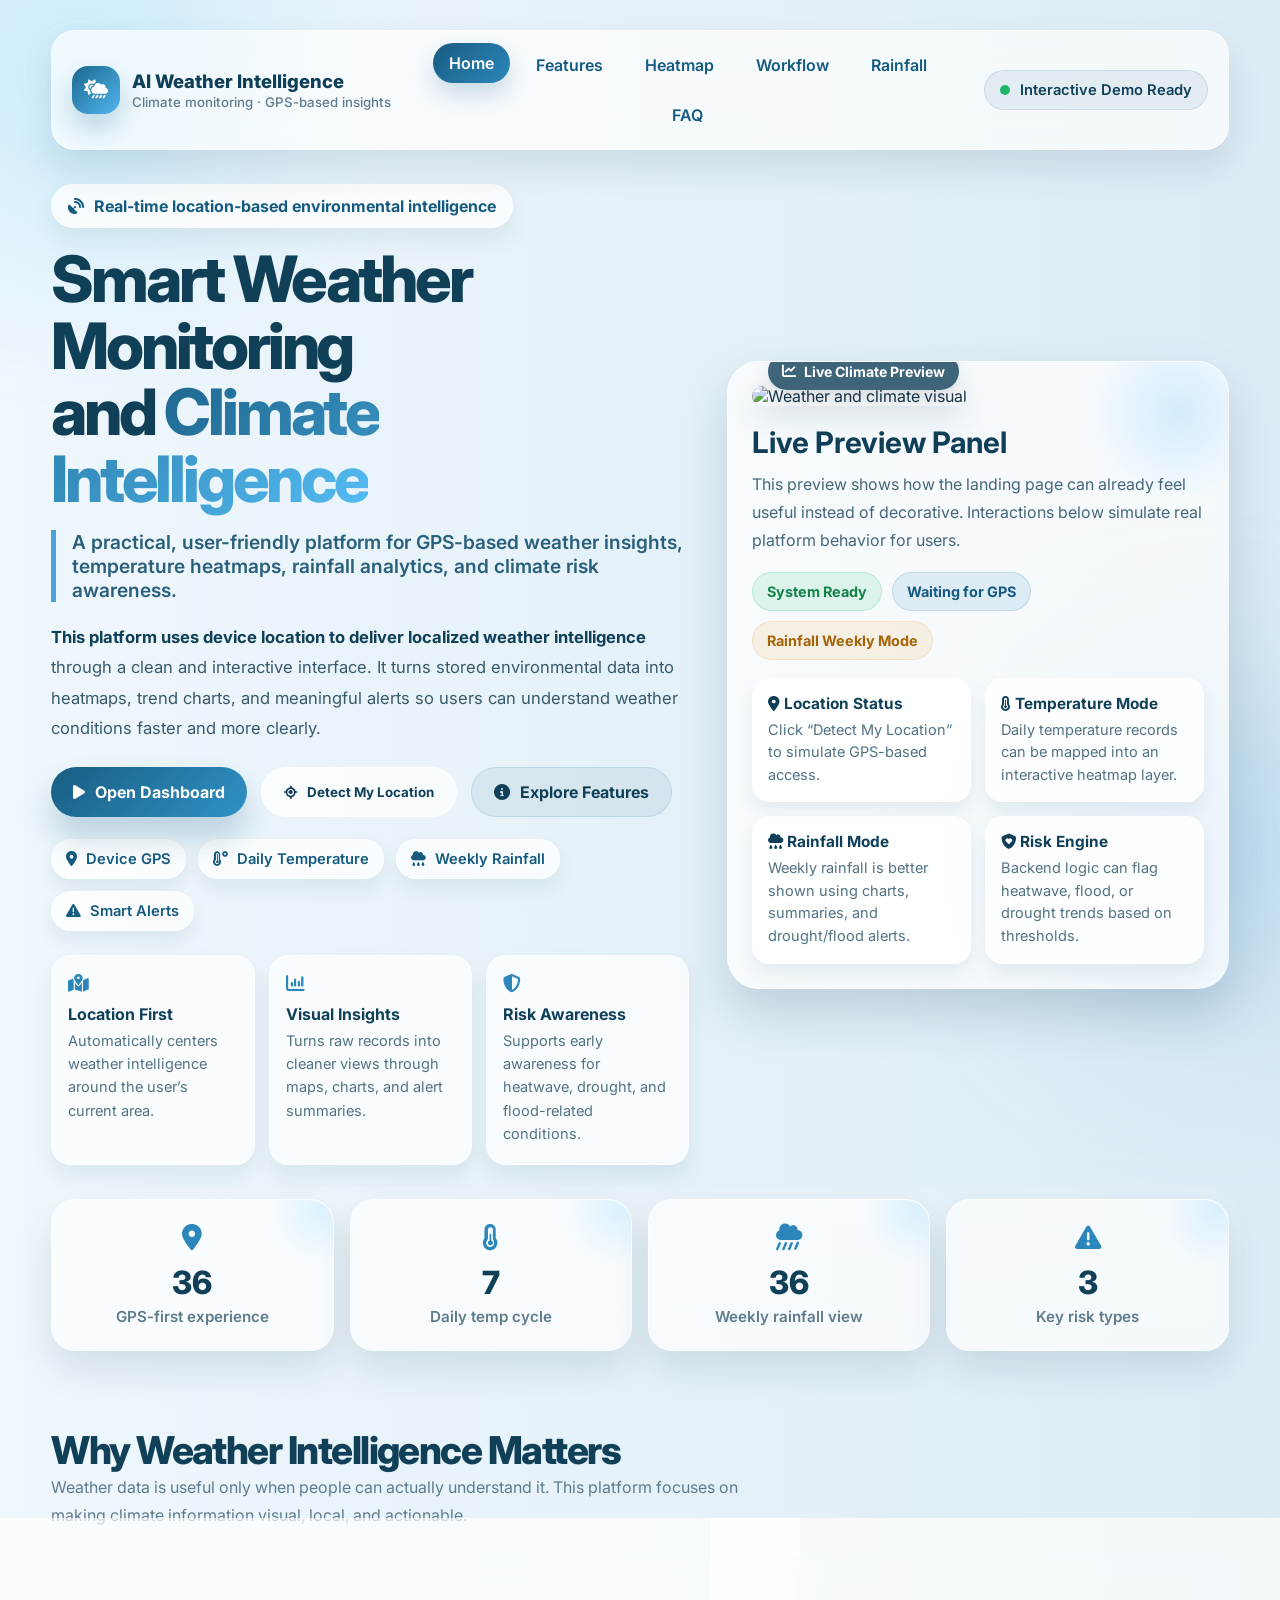
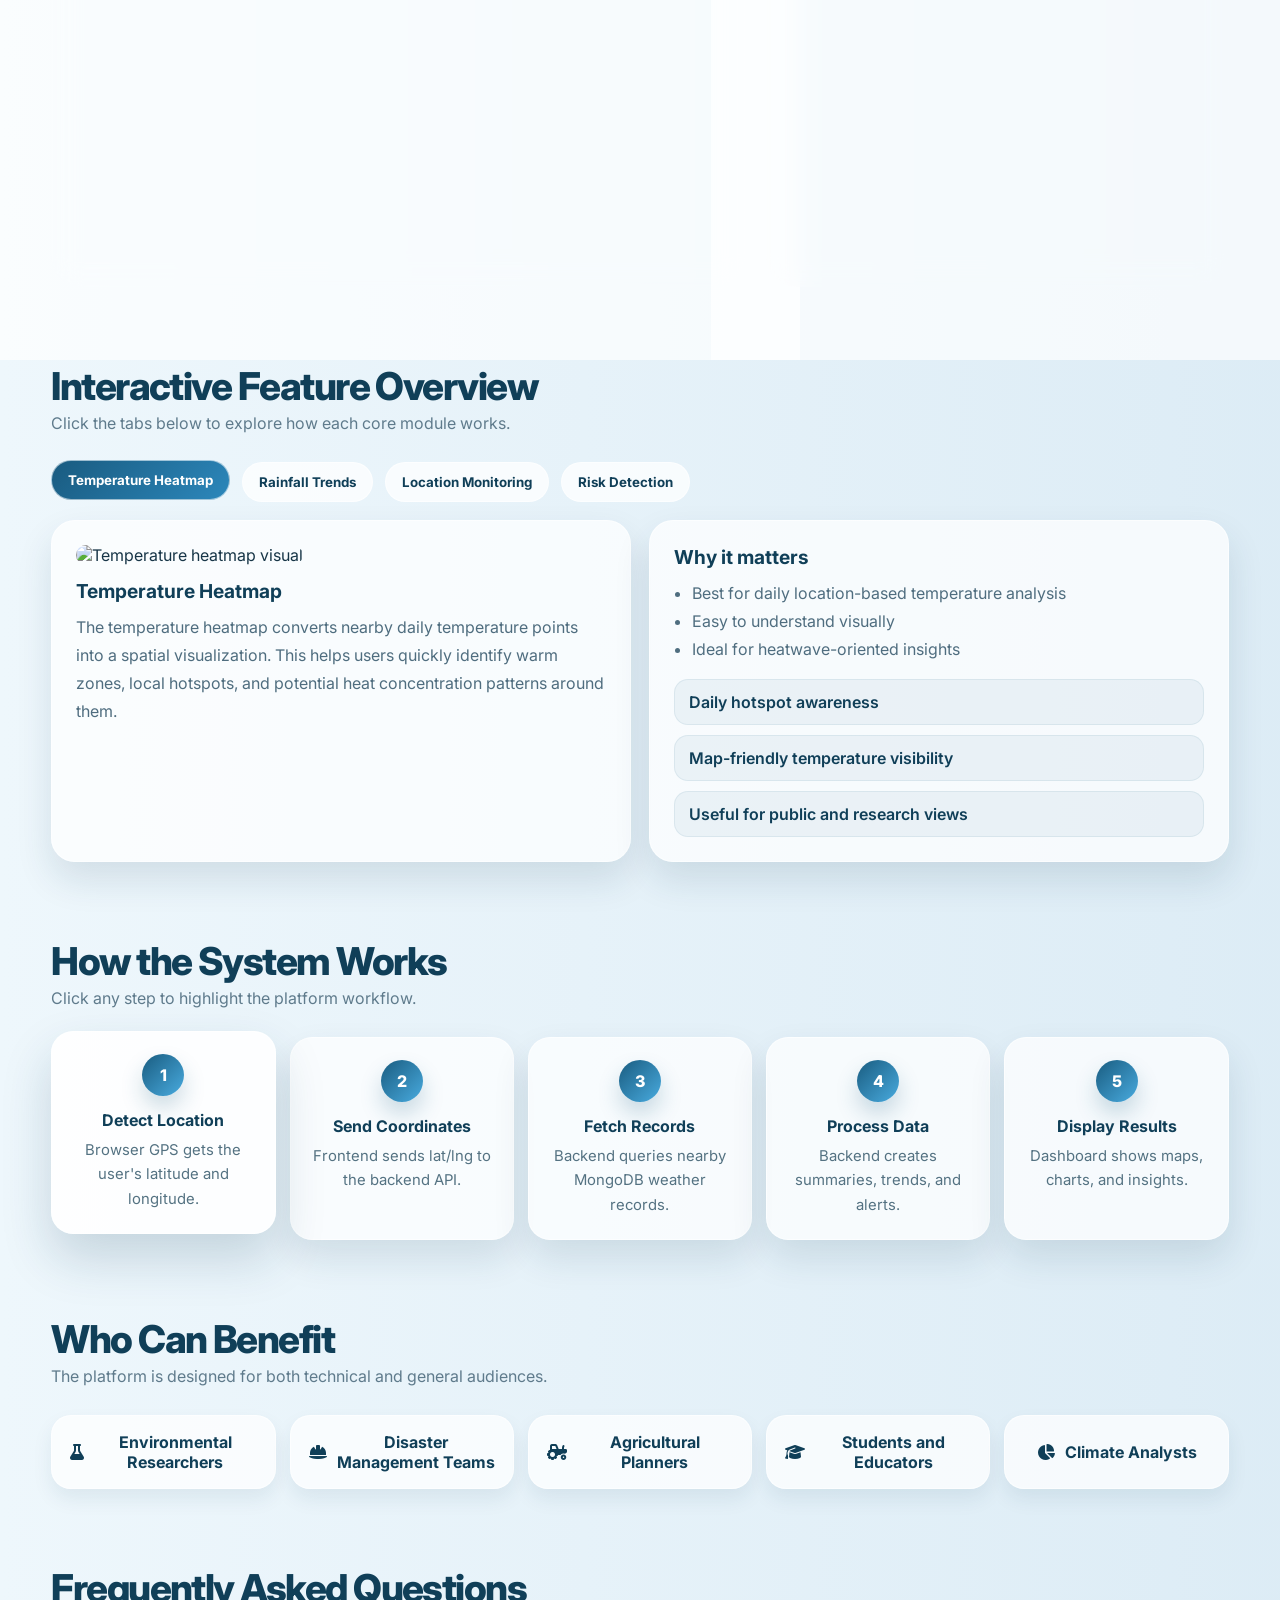
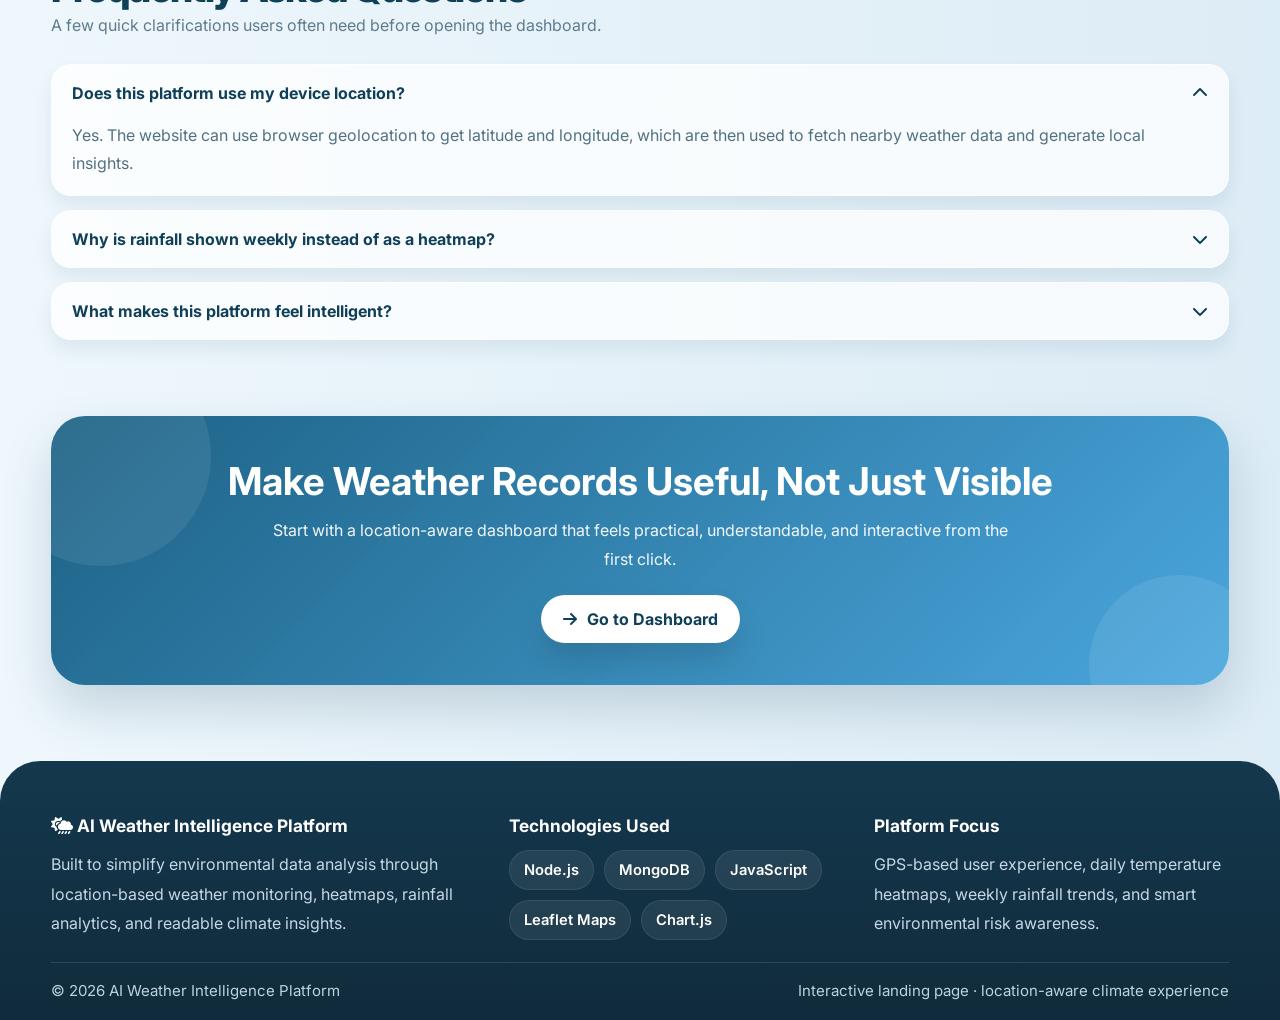
==== commit 9838017f: "Add files via upload" ====
--- a/index.html
+++ b/index.html
@@ -33,13 +33,13 @@
       </div>
 
       <div class="nav-links">
-        <a href="#" class="active">Home</a>
-        <a href="#features">Features</a>
-        <a href="heatmap.html">Heatmap</a>
-        <a href="#how-it-works">Workflow</a>
-        <a href="rainfall.html">Rainfall</a>
-        <a href="#faq">FAQ</a>
-      </div>
+  <a href="#" class="active">Home</a>
+  <a href="#features">Features</a>
+  <a href="javascript:void(0)" onclick="window.location.href='heatmap.html'">Heatmap</a>
+  <a href="#how-it-works">Workflow</a>
+  <a href="javascript:void(0)" onclick="window.location.href='rainfall.html'">Rainfall</a>
+  <a href="#faq">FAQ</a>
+</div>
 
       <div class="gps-chip">
         <span class="gps-dot"></span>
